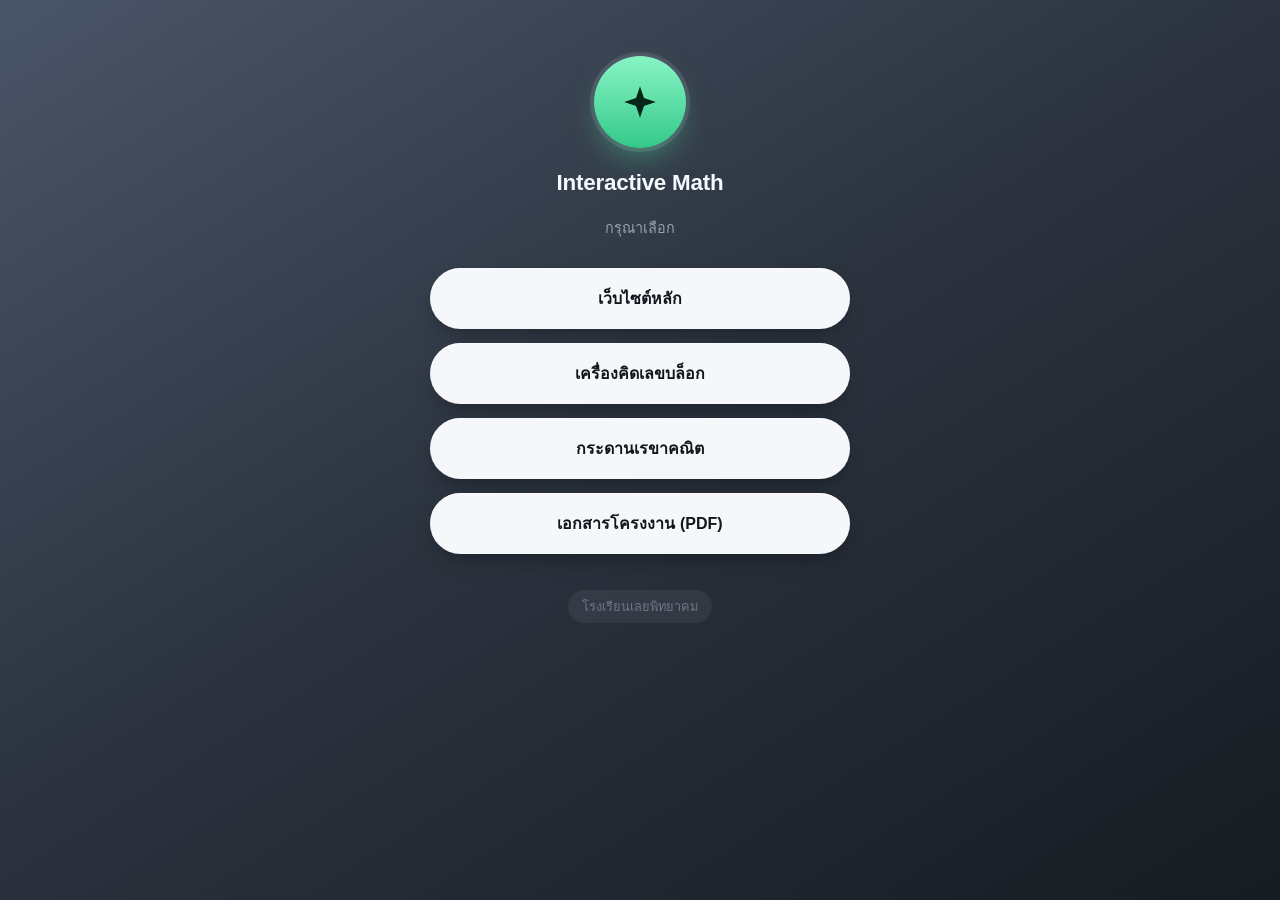
==== index.html @ 03666d6d "Drop the slide deck; land on the three tools and the report The deck duplicated what the site itself" ====
<!DOCTYPE html>
<html lang="th">
<head>
<meta charset="UTF-8">
<meta name="viewport" content="width=device-width, initial-scale=1.0">
<title>Interactive Math</title>
<style>
  *{box-sizing:border-box;margin:0;padding:0;}
  body{
    min-height:100vh;
    display:flex;flex-direction:column;align-items:center;
    gap:22px;
    padding:56px 20px 32px;
    background:linear-gradient(148deg,#4a5568 0%,#2c3440 46%,#171b22 100%);
    color:#f5f8fc;
    font-family:'Leelawadee UI','Noto Sans Thai','Segoe UI',sans-serif;
    text-align:center;
  }

  .avatar{
    width:92px;height:92px;border-radius:50%;
    display:flex;align-items:center;justify-content:center;
    background:linear-gradient(180deg,#88f4c5,#34c98a);
    box-shadow:0 0 0 4px rgba(255,255,255,.1), 0 14px 34px -10px rgba(78,227,160,.55);
  }
  .avatar svg{width:38px;height:38px;color:#08251a;}

  h1{font-size:1.4rem;font-weight:800;letter-spacing:-.01em;}
  .bio{color:#94a2b3;font-size:.9rem;max-width:32ch;line-height:1.5;margin-bottom:6px;}

  .links{
    display:flex;flex-direction:column;gap:14px;
    width:100%;max-width:420px;
  }
  .links a{
    display:flex;align-items:center;justify-content:center;gap:10px;
    padding:18px 22px;border-radius:100px;
    background:#f5f7fa;color:#12161c;
    text-decoration:none;font-weight:700;font-size:1rem;
    box-shadow:0 10px 24px -10px rgba(0,0,0,.45), inset 0 1px 0 rgba(255,255,255,.6);
    transition:transform .15s ease, box-shadow .15s ease;
    -webkit-tap-highlight-color:transparent;
  }
  .links a:hover{transform:translateY(-2px);box-shadow:0 16px 30px -10px rgba(0,0,0,.55), inset 0 1px 0 rgba(255,255,255,.7);}
  .links a:active{transform:scale(.97);}

  footer{
    margin-top:14px;
    display:inline-flex;align-items:center;gap:6px;
    color:#6b7785;font-size:.8rem;
    padding:6px 14px;border-radius:100px;
    background:rgba(255,255,255,.06);
  }
</style>
</head>
<body>

  <div class="avatar">
    <svg viewBox="0 0 24 24" fill="currentColor" aria-hidden="true"><path d="M12 2L14.5 9.5L22 12L14.5 14.5L12 22L9.5 14.5L2 12L9.5 9.5L12 2Z"/></svg>
  </div>
  <h1>Interactive Math</h1>
  <p class="bio">กรุณาเลือก</p>

  <nav class="links">
    <a href="หน้าเว็บ/index.html">เว็บไซต์หลัก</a>
    <a href="เครื่องคิดเลข/เครื่องคิดเลข-บล็อก_2.html">เครื่องคิดเลขบล็อก</a>
    <a href="เรขาคณิต/index.html">กระดานเรขาคณิต</a>
    <!-- เปิดแท็บใหม่ ให้ตัวอ่าน PDF ในตัวของเบราว์เซอร์จัดการ
         ทำงานทั้งตอนเปิดไฟล์ตรงๆ และบน GitHub Pages ไม่ต้องพึ่งไลบรารีอะไร -->
    <a href="โครงงานเว็บแอปแก้สมาการ.pdf" target="_blank" rel="noopener">เอกสารโครงงาน (PDF)</a>
  </nav>

  <footer> โรงเรียนเลยพิทยาคม</footer>

</body>
</html>
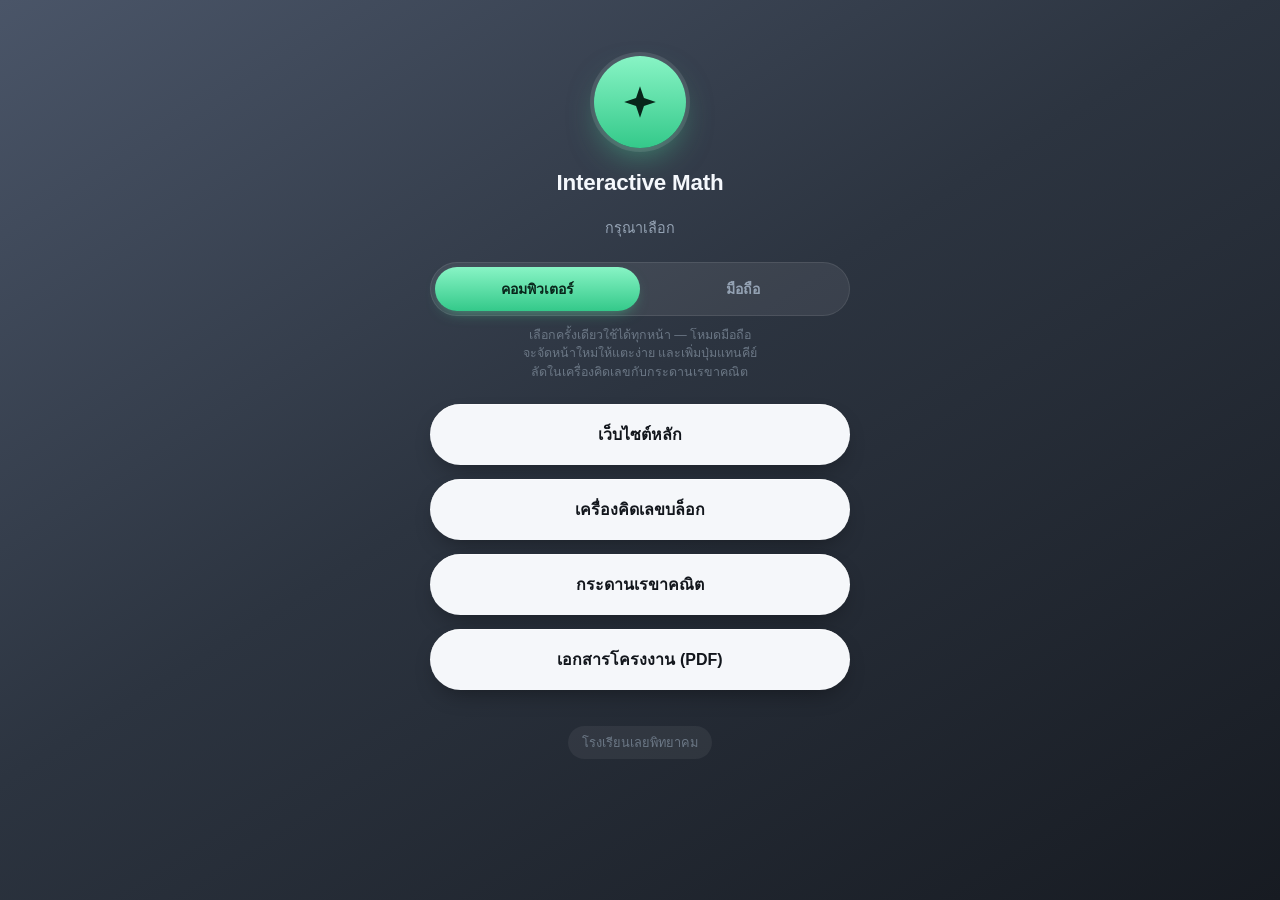
==== commit a88bf807: "Let the reader say whether they are on a computer or a phone The site guesses from the pointer and t" ====
--- a/index.html
+++ b/index.html
@@ -4,6 +4,12 @@
 <meta charset="UTF-8">
 <meta name="viewport" content="width=device-width, initial-scale=1.0">
 <title>Interactive Math</title>
+
+<!-- โหมดอุปกรณ์ — ต้องรันก่อน CSS โหลด ไม่งั้นปุ่มที่เลือกไว้จะกระพริบสลับข้างหนึ่งเฟรม
+     หน้านี้เป็นที่ที่ผู้ใช้ "เลือก" ส่วนหน้าอื่นแค่ "อ่าน" ค่าที่เลือกไว้
+     เดาจากอุปกรณ์ให้ก่อน เลือกทับได้ตลอด ข้อความชุดนี้เหมือนกันทุกหน้า -->
+<script>(function(){var d=null;try{d=localStorage.getItem('im-device');}catch(e){}if(d!=='mobile'&&d!=='desktop')d=(matchMedia('(pointer:coarse)').matches||innerWidth<=820)?'mobile':'desktop';document.documentElement.dataset.device=d;})();</script>
+
 <style>
   *{box-sizing:border-box;margin:0;padding:0;}
   body{
@@ -26,7 +32,48 @@
   .avatar svg{width:38px;height:38px;color:#08251a;}
 
   h1{font-size:1.4rem;font-weight:800;letter-spacing:-.01em;}
-  .bio{color:#94a2b3;font-size:.9rem;max-width:32ch;line-height:1.5;margin-bottom:6px;}
+  .bio{color:#94a2b3;font-size:.9rem;max-width:32ch;line-height:1.5;}
+
+  /* ---------- ตัวเลือกอุปกรณ์ ----------
+     เลือกที่นี่ที่เดียว แล้วทุกหน้าอ่านค่าเดียวกันจาก localStorage
+     โหมดคอม = ของเดิมทุกอย่าง โหมดมือถือ = เลย์เอาต์ใหม่ + ปุ่มแทนคีย์ลัด
+     ปุ่มสองอันนี้เลื่อนแถบเขียวไปมาแทนการเปลี่ยนสีทีละปุ่ม จะได้เห็นว่าเป็นสวิตช์
+     ไม่ใช่ลิงก์สองอัน */
+  .device{
+    position:relative;display:flex;
+    width:100%;max-width:420px;
+    padding:5px;border-radius:100px;
+    background:rgba(255,255,255,.07);
+    box-shadow:inset 0 0 0 1px rgba(255,255,255,.09);
+  }
+  /* แถบที่เลื่อน วางใต้ปุ่มทั้งสอง ตำแหน่งคุมด้วย data-device บน <html> ล้วนๆ
+     ไม่ต้องรอ JS ตั้งคลาสให้ทีหลัง */
+  .device::before{
+    content:'';position:absolute;z-index:0;
+    top:5px;bottom:5px;left:5px;width:calc(50% - 5px);
+    border-radius:100px;
+    background:linear-gradient(180deg,#88f4c5,#34c98a);
+    box-shadow:0 6px 16px -8px rgba(78,227,160,.7);
+    transition:transform .22s cubic-bezier(.4,0,.2,1);
+  }
+  :root[data-device="mobile"] .device::before{transform:translateX(100%);}
+  .device button{
+    position:relative;z-index:1;flex:1;
+    padding:11px 10px;border:0;background:none;
+    font:inherit;font-size:.88rem;font-weight:700;
+    color:#94a2b3;cursor:pointer;
+    border-radius:100px;
+    transition:color .22s ease;
+    -webkit-tap-highlight-color:transparent;
+  }
+  :root[data-device="desktop"] .device button[data-device="desktop"],
+  :root[data-device="mobile"]  .device button[data-device="mobile"]{color:#08251a;}
+  .device button:focus-visible{outline:2px solid #88f4c5;outline-offset:3px;}
+
+  .device-note{
+    color:#6b7785;font-size:.78rem;line-height:1.5;
+    max-width:34ch;margin-top:-12px;
+  }
 
   .links{
     display:flex;flex-direction:column;gap:14px;
@@ -41,7 +88,11 @@
     transition:transform .15s ease, box-shadow .15s ease;
     -webkit-tap-highlight-color:transparent;
   }
-  .links a:hover{transform:translateY(-2px);box-shadow:0 16px 30px -10px rgba(0,0,0,.55), inset 0 1px 0 rgba(255,255,255,.7);}
+  /* :hover ค้างหลังแตะบน iOS — เมาส์เท่านั้นที่ควรได้เอฟเฟกต์ยกขึ้น
+     :active ยังทำงานทั้งสองแบบ นิ้วจึงยังได้ผลตอบกลับตอนกด */
+  @media (hover:hover){
+    .links a:hover{transform:translateY(-2px);box-shadow:0 16px 30px -10px rgba(0,0,0,.55), inset 0 1px 0 rgba(255,255,255,.7);}
+  }
   .links a:active{transform:scale(.97);}
 
   footer{
@@ -61,6 +112,13 @@
   <h1>Interactive Math</h1>
   <p class="bio">กรุณาเลือก</p>
 
+  <div class="device" role="group" aria-label="เลือกอุปกรณ์ที่ใช้">
+    <button type="button" data-device="desktop">คอมพิวเตอร์</button>
+    <button type="button" data-device="mobile">มือถือ</button>
+  </div>
+  <p class="device-note">เลือกครั้งเดียวใช้ได้ทุกหน้า — โหมดมือถือจะจัดหน้าใหม่ให้แตะง่าย
+    และเพิ่มปุ่มแทนคีย์ลัดในเครื่องคิดเลขกับกระดานเรขาคณิต</p>
+
   <nav class="links">
     <a href="หน้าเว็บ/index.html">เว็บไซต์หลัก</a>
     <a href="เครื่องคิดเลข/เครื่องคิดเลข-บล็อก_2.html">เครื่องคิดเลขบล็อก</a>
@@ -72,5 +130,30 @@
 
   <footer> โรงเรียนเลยพิทยาคม</footer>
 
+<!-- หน้านี้ไม่โหลด assets/ อะไรเลยโดยตั้งใจ (เป็นหน้าเดียวจบ) จึงเขียน IM.setDevice
+     ฉบับย่อไว้ตรงนี้ ต่างจากของจริงใน หน้าเว็บ/assets/js/core.js ตรงที่ไม่ต้อง reload
+     เพราะหน้านี้ไม่มีโมดูลที่บูตตามโหมดไปแล้ว แค่เลื่อนแถบให้ตรงก็พอ -->
+<script>
+(function () {
+  var root = document.documentElement;
+
+  document.querySelector('.device').addEventListener('click', function (e) {
+    var btn = e.target.closest('button[data-device]');
+    if (!btn) return;
+    var next = btn.dataset.device;
+    root.dataset.device = next;
+    try { localStorage.setItem('im-device', next); } catch (err) {}
+    syncPressed();
+  });
+
+  function syncPressed() {
+    var now = root.dataset.device;
+    document.querySelectorAll('.device button').forEach(function (b) {
+      b.setAttribute('aria-pressed', String(b.dataset.device === now));
+    });
+  }
+  syncPressed();
+})();
+</script>
 </body>
 </html>
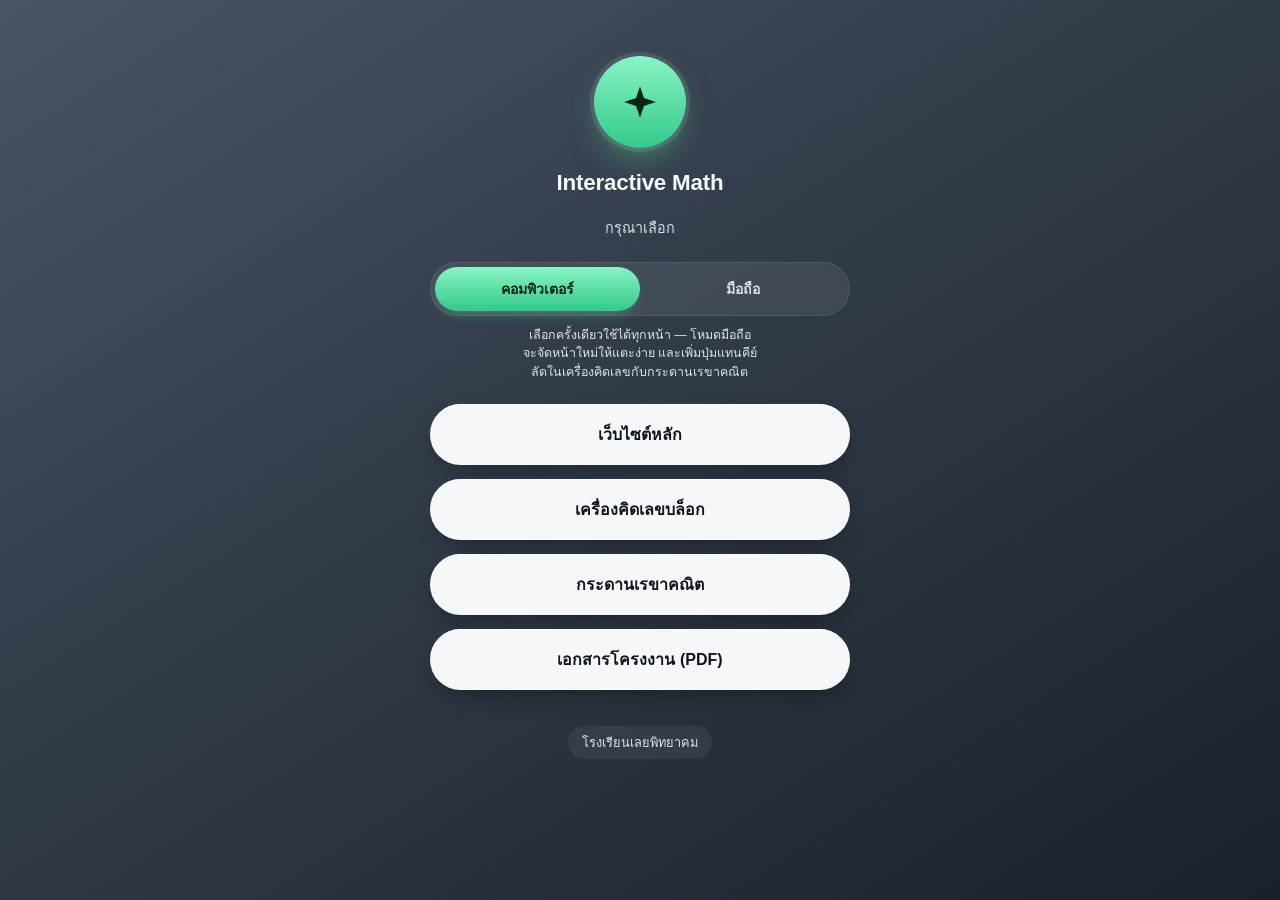
==== commit ecfe01a0: "Give the link page the project's own colours, and text that can be read This is the first page anyon" ====
--- a/index.html
+++ b/index.html
@@ -11,14 +11,52 @@
 <script>(function(){var d=null;try{d=localStorage.getItem('im-device');}catch(e){}if(d!=='mobile'&&d!=='desktop')d=(matchMedia('(pointer:coarse)').matches||innerWidth<=820)?'mobile':'desktop';document.documentElement.dataset.device=d;})();</script>
 
 <style>
+  /* ---------- สีประจำโปรเจกต์ ----------
+     ชื่อและค่าตรงกับ หน้าเว็บ/assets/css/tokens.css ทุกตัว แต่ต้องเขียนซ้ำที่นี่เพราะ
+     หน้านี้เป็นหน้าเดียวจบ ไม่โหลด assets/ (เหตุผลอยู่ท้ายไฟล์) — คัดมาเฉพาะที่ใช้จริง
+
+     ก่อนหน้านี้หน้านี้ hardcode สีไว้ 11 ค่า ซึ่ง "เกือบ" ตรงกับ token แต่ไม่ตรง
+     (พื้นหลังเพี้ยนไปทั้งสามหยุด) และสองค่าที่ใช้กับตัวหนังสือตกเกณฑ์ contrast
+     ดูคอมเมนต์ตรง --ink-soft/--ink-faint ข้างล่าง */
+  :root{
+    --bg-hi:#485464;          /* มุมสว่างของ gradient */
+    --bg:#313a47;
+    --bg-lo:#1b212a;          /* มุมเข้ม */
+
+    --ink:#f5f8fc;
+    /* สองตัวนี้คือที่แก้จริง ของเดิมเป็น #94a2b3 กับ #6b7785 ซึ่งวัด contrast เทียบกับ
+       มุมสว่างของ gradient (จุดที่แย่ที่สุด และเป็นที่ที่ข้อความพวกนี้วางอยู่พอดี) ได้
+       2.89 กับ 1.65 — ตกเกณฑ์ WCAG AA ที่ต้อง >= 4.5 ทั้งคู่ ทั้งที่เป็นข้อความจริง
+       ไม่ใช่ของประดับ (คำอธิบายโหมดอุปกรณ์ กับชื่อโรงเรียน)
+       ค่าใหม่เป็นของ tokens.css ตรงๆ วัดได้ 5.59 กับ 5.81
+
+       ชื่อ "faint" สว่างกว่า "soft" เล็กน้อยซึ่งดูสวนชื่อ — เป็นแบบนี้ใน tokens.css
+       อยู่แล้ว เพราะ --ink-faint ถูกดันให้สว่างขึ้นจนผ่าน AA (มีคอมเมนต์กำกับไว้ที่นั่น)
+       ผลคือสองตัวนี้สว่างใกล้กันมาก ลำดับความสำคัญของข้อความจึงมาจาก "ขนาด"
+       ไม่ใช่สี ซึ่งหน้านี้ต่างกันอยู่แล้ว (.bio .9rem / footer .8rem / note .78rem) */
+    --ink-soft:#d6dfea;
+    --ink-faint:#dbe3ec;
+
+    --green:#88f4c5;
+    /* ปลายเข้มของแถบเขียว กับหมึกที่เขียนทับบนเขียว ไม่มีใน tokens.css ทั้งคู่
+       แต่ #08251a เป็นค่าเดียวกับที่ เรขาคณิต/assets/css/geo.css ใช้เป็นหมึกบนพื้นเขียว
+       จึงถือว่าเป็นค่าประจำโปรเจกต์อยู่แล้ว แค่ยังไม่ถูกยกขึ้นเป็น token */
+    --green-2:#34c98a;
+    --on-green:#08251a;
+
+    /* การ์ดลิงก์เป็นพื้นสว่างบนหน้ามืด ใช้คู่สีของธีมสว่างจาก tokens.css */
+    --card:#f5f7f9;
+    --card-ink:#12161c;
+  }
+
   *{box-sizing:border-box;margin:0;padding:0;}
   body{
     min-height:100vh;
     display:flex;flex-direction:column;align-items:center;
     gap:22px;
     padding:56px 20px 32px;
-    background:linear-gradient(148deg,#4a5568 0%,#2c3440 46%,#171b22 100%);
-    color:#f5f8fc;
+    background:linear-gradient(148deg,var(--bg-hi) 0%,var(--bg) 46%,var(--bg-lo) 100%);
+    color:var(--ink);
     font-family:'Leelawadee UI','Noto Sans Thai','Segoe UI',sans-serif;
     text-align:center;
   }
@@ -26,13 +64,13 @@
   .avatar{
     width:92px;height:92px;border-radius:50%;
     display:flex;align-items:center;justify-content:center;
-    background:linear-gradient(180deg,#88f4c5,#34c98a);
+    background:linear-gradient(180deg,var(--green),var(--green-2));
     box-shadow:0 0 0 4px rgba(255,255,255,.1), 0 14px 34px -10px rgba(78,227,160,.55);
   }
-  .avatar svg{width:38px;height:38px;color:#08251a;}
+  .avatar svg{width:38px;height:38px;color:var(--on-green);}
 
   h1{font-size:1.4rem;font-weight:800;letter-spacing:-.01em;}
-  .bio{color:#94a2b3;font-size:.9rem;max-width:32ch;line-height:1.5;}
+  .bio{color:var(--ink-soft);font-size:.9rem;max-width:32ch;line-height:1.5;}
 
   /* ---------- ตัวเลือกอุปกรณ์ ----------
      เลือกที่นี่ที่เดียว แล้วทุกหน้าอ่านค่าเดียวกันจาก localStorage
@@ -52,7 +90,7 @@
     content:'';position:absolute;z-index:0;
     top:5px;bottom:5px;left:5px;width:calc(50% - 5px);
     border-radius:100px;
-    background:linear-gradient(180deg,#88f4c5,#34c98a);
+    background:linear-gradient(180deg,var(--green),var(--green-2));
     box-shadow:0 6px 16px -8px rgba(78,227,160,.7);
     transition:transform .22s cubic-bezier(.4,0,.2,1);
   }
@@ -61,17 +99,17 @@
     position:relative;z-index:1;flex:1;
     padding:11px 10px;border:0;background:none;
     font:inherit;font-size:.88rem;font-weight:700;
-    color:#94a2b3;cursor:pointer;
+    color:var(--ink-soft);cursor:pointer;
     border-radius:100px;
     transition:color .22s ease;
     -webkit-tap-highlight-color:transparent;
   }
   :root[data-device="desktop"] .device button[data-device="desktop"],
-  :root[data-device="mobile"]  .device button[data-device="mobile"]{color:#08251a;}
-  .device button:focus-visible{outline:2px solid #88f4c5;outline-offset:3px;}
+  :root[data-device="mobile"]  .device button[data-device="mobile"]{color:var(--on-green);}
+  .device button:focus-visible{outline:2px solid var(--green);outline-offset:3px;}
 
   .device-note{
-    color:#6b7785;font-size:.78rem;line-height:1.5;
+    color:var(--ink-faint);font-size:.78rem;line-height:1.5;
     max-width:34ch;margin-top:-12px;
   }
 
@@ -82,7 +120,7 @@
   .links a{
     display:flex;align-items:center;justify-content:center;gap:10px;
     padding:18px 22px;border-radius:100px;
-    background:#f5f7fa;color:#12161c;
+    background:var(--card);color:var(--card-ink);
     text-decoration:none;font-weight:700;font-size:1rem;
     box-shadow:0 10px 24px -10px rgba(0,0,0,.45), inset 0 1px 0 rgba(255,255,255,.6);
     transition:transform .15s ease, box-shadow .15s ease;
@@ -98,7 +136,7 @@
   footer{
     margin-top:14px;
     display:inline-flex;align-items:center;gap:6px;
-    color:#6b7785;font-size:.8rem;
+    color:var(--ink-faint);font-size:.8rem;
     padding:6px 14px;border-radius:100px;
     background:rgba(255,255,255,.06);
   }
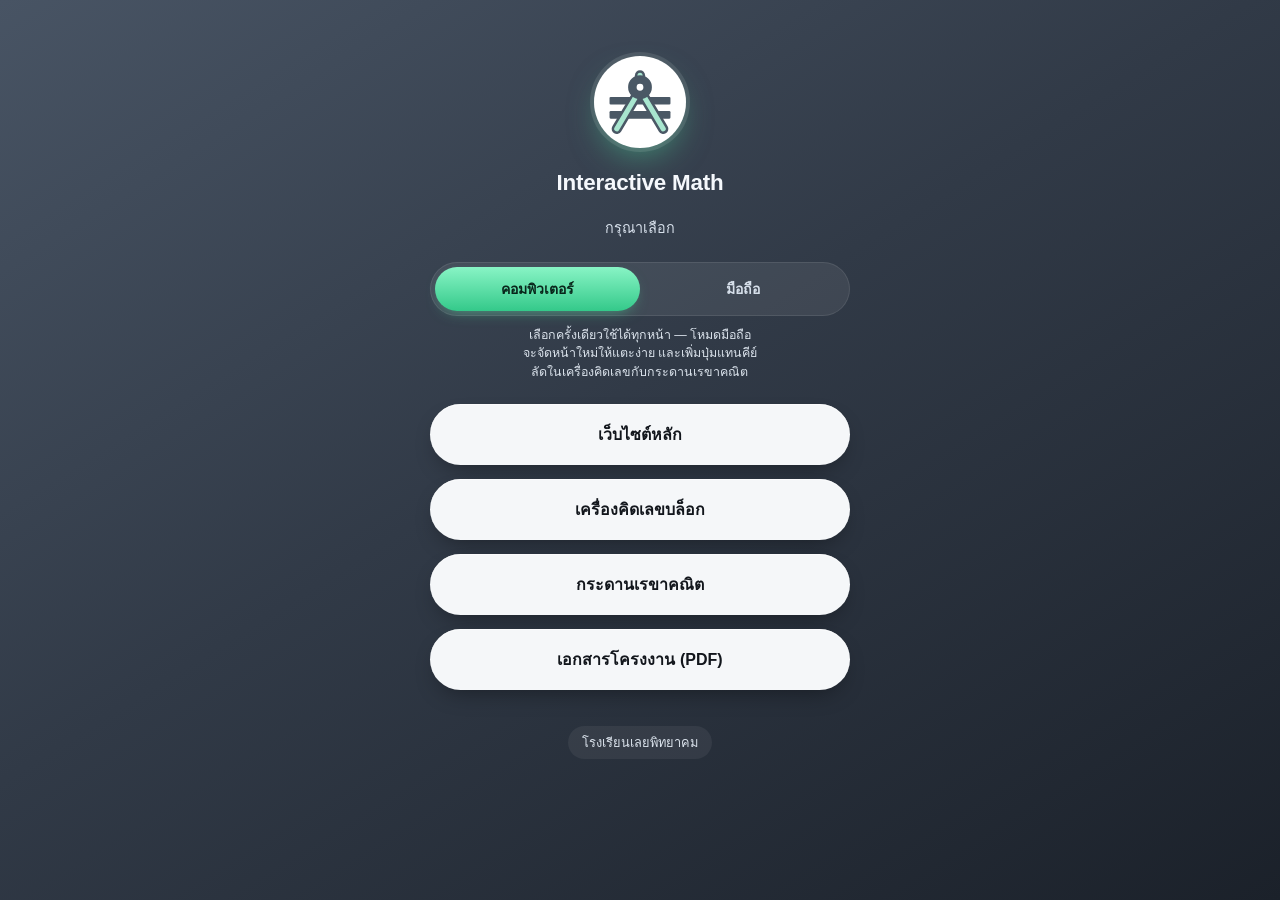
==== commit 4a96896d: "Give the three pages one logo instead of three icons A compass drawn over an equals sign, from the s" ====
--- a/index.html
+++ b/index.html
@@ -61,13 +61,15 @@
     text-align:center;
   }
 
+  /* พื้นขาวเพราะโลโก้ถือสีของตัวเองมาแล้ว (มิ้นต์กับหมึกเข้ม) วางบนพื้นเขียวเดิมมิ้นต์จะจมหาย
+     เงาเรืองเขียวยังอยู่ — เป็นตัวเดียวที่โยงวงกลมขาวนี้เข้ากับมิ้นต์ในโลโก้ */
   .avatar{
     width:92px;height:92px;border-radius:50%;
     display:flex;align-items:center;justify-content:center;
-    background:linear-gradient(180deg,var(--green),var(--green-2));
+    background:#ffffff;
     box-shadow:0 0 0 4px rgba(255,255,255,.1), 0 14px 34px -10px rgba(78,227,160,.55);
   }
-  .avatar svg{width:38px;height:38px;color:var(--on-green);}
+  .avatar svg{width:68px;height:68px;}
 
   h1{font-size:1.4rem;font-weight:800;letter-spacing:-.01em;}
   .bio{color:var(--ink-soft);font-size:.9rem;max-width:32ch;line-height:1.5;}
@@ -144,8 +146,30 @@
 </head>
 <body>
 
+  <!-- โลโก้ประจำโปรเจกต์ — วงเวียนซ้อนอยู่บนเครื่องหมายเท่ากับ อ่านได้สองชั้น:
+       วงเวียนคือหมวดเรขาคณิต ขีดขนานสองเส้นคือหมวดสมการ ซึ่งเป็นสองหมวดของเว็บพอดี
+
+       ลำดับการวาดสำคัญ: แถบอยู่หลังสุด แล้วขากับด้ามจับวาดสองชั้น (เส้นขอบเข้มก่อน
+       แล้วทับด้วยแกนมิ้นต์) ปิดท้ายด้วยวงบานพับที่ทึบ จึงคลุมโคนขาที่บรรจบกันพอดี
+       เส้นขอบเข้มไม่ใช่ของประดับ — มิ้นต์บนพื้นขาวมี contrast ราว 1.3 มองแทบไม่เห็น
+       รูปทรงทั้งหมดถูกนิยามด้วยเส้นขอบ ถ้าถอดออกโลโก้จะหายไปครึ่งหนึ่ง
+
+       สีเป็นค่าคงที่ ไม่ผูกกับ token ธีม เพราะโลโก้ต้องหน้าตาเดียวกันทุกธีม
+       (--green พลิกเป็นเขียวเข้มในธีมสว่าง ถ้าผูกไว้โลโก้จะเปลี่ยนสีตามซึ่งไม่ใช่โลโก้) -->
   <div class="avatar">
-    <svg viewBox="0 0 24 24" fill="currentColor" aria-hidden="true"><path d="M12 2L14.5 9.5L22 12L14.5 14.5L12 22L9.5 14.5L2 12L9.5 9.5L12 2Z"/></svg>
+    <svg viewBox="0 0 48 48" fill="none" aria-hidden="true">
+      <rect x="2.5" y="20.4" width="43" height="5.4" rx=".8" fill="#4a5865"/>
+      <rect x="2.5" y="30.4" width="43" height="5.4" rx=".8" fill="#4a5865"/>
+      <g stroke-linecap="round">
+        <g stroke="#4a5865" stroke-width="7.2">
+          <path d="M24 5.2v4.4"/><path d="M22.2 18.4 7.6 43"/><path d="M25.8 18.4 40.4 43"/>
+        </g>
+        <g stroke="#a8e6cf" stroke-width="3.6">
+          <path d="M24 5.2v4.4"/><path d="M22.2 18.4 7.6 43"/><path d="M25.8 18.4 40.4 43"/>
+        </g>
+      </g>
+      <circle cx="24" cy="13.6" r="5.4" fill="#ffffff" stroke="#4a5865" stroke-width="6"/>
+    </svg>
   </div>
   <h1>Interactive Math</h1>
   <p class="bio">กรุณาเลือก</p>
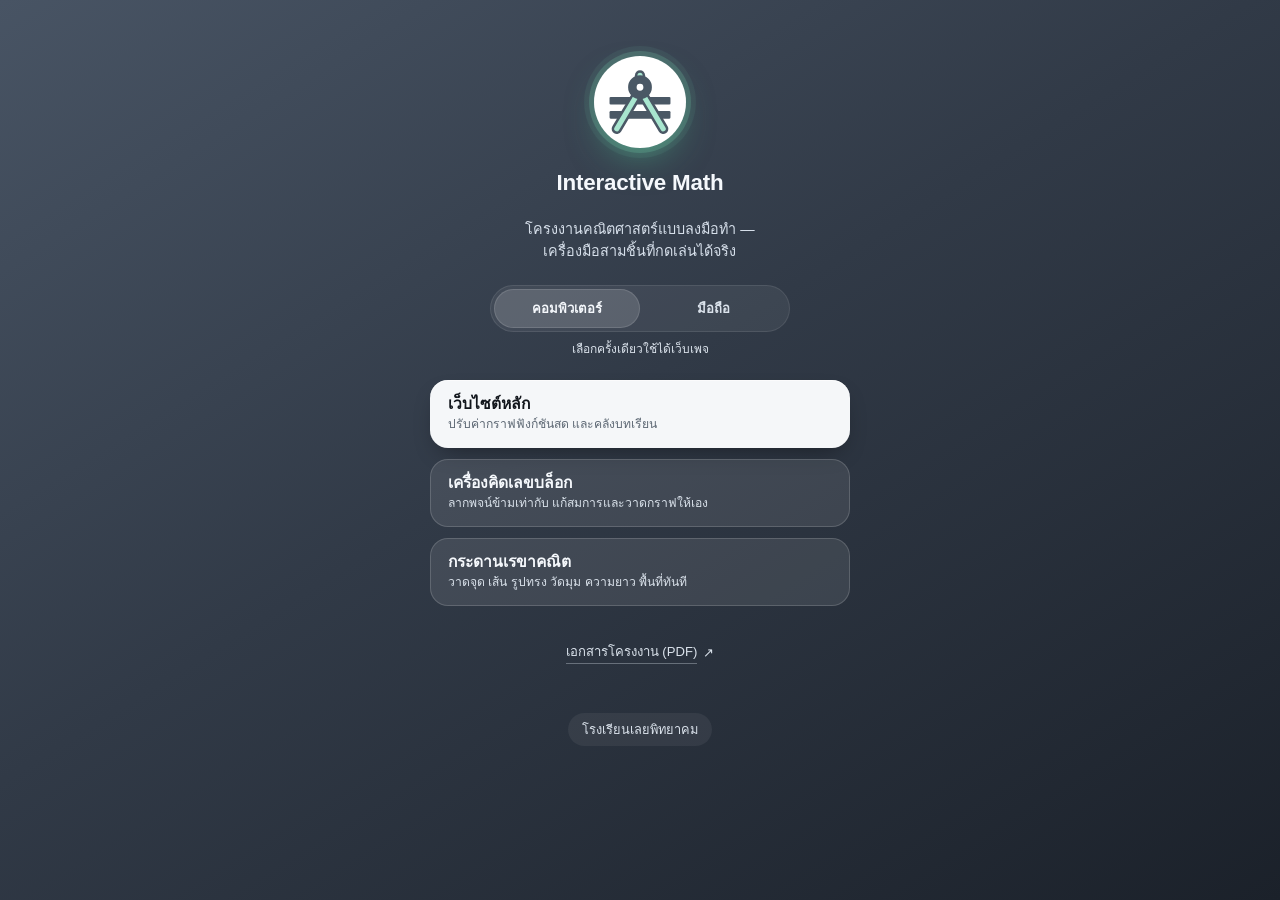
==== commit 8ec96eaa: "Rank the link page so the eye lands on the tools first The loudest thing on the page was the setting" ====
--- a/index.html
+++ b/index.html
@@ -37,16 +37,15 @@
     --ink-soft:#d6dfea;
     --ink-faint:#dbe3ec;
 
+    /* เขียวเหลือหน้าที่สองอย่าง: รัศมีรอบโลโก้ กับวงแหวนโฟกัส
+       เดิมมี --green-2 กับ --on-green คู่กันไว้ทำไล่เฉดของแถบเลือกอุปกรณ์ พอแถบนั้น
+       ถอดสีเขียวออก (เหตุผลอยู่ที่ .device ข้างล่าง) ทั้งคู่ก็ไม่มีใครใช้ จึงลบทิ้ง */
     --green:#88f4c5;
-    /* ปลายเข้มของแถบเขียว กับหมึกที่เขียนทับบนเขียว ไม่มีใน tokens.css ทั้งคู่
-       แต่ #08251a เป็นค่าเดียวกับที่ เรขาคณิต/assets/css/geo.css ใช้เป็นหมึกบนพื้นเขียว
-       จึงถือว่าเป็นค่าประจำโปรเจกต์อยู่แล้ว แค่ยังไม่ถูกยกขึ้นเป็น token */
-    --green-2:#34c98a;
-    --on-green:#08251a;
-
-    /* การ์ดลิงก์เป็นพื้นสว่างบนหน้ามืด ใช้คู่สีของธีมสว่างจาก tokens.css */
+
+    /* การ์ดลิงก์หลักเป็นพื้นสว่างบนหน้ามืด ใช้คู่สีของธีมสว่างจาก tokens.css */
     --card:#f5f7f9;
     --card-ink:#12161c;
+    --card-ink-soft:#5c6773;      /* คำอธิบายบนการ์ดขาว — ค่าเดียวกับ --ink-faint ธีมสว่าง */
   }
 
   *{box-sizing:border-box;margin:0;padding:0;}
@@ -62,78 +61,135 @@
   }
 
   /* พื้นขาวเพราะโลโก้ถือสีของตัวเองมาแล้ว (มิ้นต์กับหมึกเข้ม) วางบนพื้นเขียวเดิมมิ้นต์จะจมหาย
-     เงาเรืองเขียวยังอยู่ — เป็นตัวเดียวที่โยงวงกลมขาวนี้เข้ากับมิ้นต์ในโลโก้ */
+
+     รัศมีเขียวชั้นในเป็นของใหม่ ไม่ใช่ของประดับ: พอลิงก์ข้างล่างเหลือการ์ดขาวใบเดียว
+     (ที่เหลือเป็นกระจก) วงกลมขาวนี้กับการ์ดนั้นจะเป็นของขาวสองชิ้นบนหน้า รัศมีเขียว
+     คือสิ่งที่แยกโลโก้ออกมาเป็นตัวนำสายตา ไม่ให้อ่านเป็นแค่การ์ดอีกใบที่บังเอิญกลม */
   .avatar{
     width:92px;height:92px;border-radius:50%;
     display:flex;align-items:center;justify-content:center;
     background:#ffffff;
-    box-shadow:0 0 0 4px rgba(255,255,255,.1), 0 14px 34px -10px rgba(78,227,160,.55);
+    box-shadow:0 0 0 5px rgba(136,244,197,.16),
+               0 0 0 10px rgba(136,244,197,.06),
+               0 16px 38px -12px rgba(78,227,160,.5);
   }
   .avatar svg{width:68px;height:68px;}
 
   h1{font-size:1.4rem;font-weight:800;letter-spacing:-.01em;}
-  .bio{color:var(--ink-soft);font-size:.9rem;max-width:32ch;line-height:1.5;}
+  /* บอกว่าเว็บนี้คืออะไร ไม่ใช่สั่งให้ทำอะไร — คนที่กดลิงก์ที่แชร์ต่อกันมาถึงจะรู้ว่ามาถึงอะไร */
+  .bio{color:var(--ink-soft);font-size:.9rem;max-width:34ch;line-height:1.55;}
 
   /* ---------- ตัวเลือกอุปกรณ์ ----------
      เลือกที่นี่ที่เดียว แล้วทุกหน้าอ่านค่าเดียวกันจาก localStorage
      โหมดคอม = ของเดิมทุกอย่าง โหมดมือถือ = เลย์เอาต์ใหม่ + ปุ่มแทนคีย์ลัด
      ปุ่มสองอันนี้เลื่อนแถบเขียวไปมาแทนการเปลี่ยนสีทีละปุ่ม จะได้เห็นว่าเป็นสวิตช์
      ไม่ใช่ลิงก์สองอัน */
+  /* แคบกว่าลิงก์ข้างล่างโดยตั้งใจ และไม่มีสีจัดแล้ว
+
+     เดิมแถบที่เลื่อนเป็นไล่เฉดเขียว ซึ่งเป็นของชิ้นเดียวบนหน้าที่มีสีอิ่ม ผลคือสายตาไปหยุด
+     ที่ "สวิตช์ตั้งค่า" ก่อนของสี่อย่างที่คนเข้ามาเพื่อจะกด ลำดับกลับหัว
+     ตอนนี้เป็นฟิล์มขาวจางแทน ยังเห็นชัดว่าเลือกอะไรอยู่ แต่ไม่แย่งความสนใจ
+     ตำแหน่งยังอยู่เหนือลิงก์เหมือนเดิม เพราะโหมดอุปกรณ์มีผลกับเครื่องมือทุกตัว
+     ควรเลือกก่อนกดเข้าไปใช้ — ย้ายที่ไม่ใช่ทางแก้ ลดความดังต่างหาก */
   .device{
     position:relative;display:flex;
-    width:100%;max-width:420px;
-    padding:5px;border-radius:100px;
-    background:rgba(255,255,255,.07);
+    width:100%;max-width:300px;
+    padding:4px;border-radius:100px;
+    background:rgba(255,255,255,.06);
     box-shadow:inset 0 0 0 1px rgba(255,255,255,.09);
   }
   /* แถบที่เลื่อน วางใต้ปุ่มทั้งสอง ตำแหน่งคุมด้วย data-device บน <html> ล้วนๆ
      ไม่ต้องรอ JS ตั้งคลาสให้ทีหลัง */
   .device::before{
     content:'';position:absolute;z-index:0;
-    top:5px;bottom:5px;left:5px;width:calc(50% - 5px);
+    top:4px;bottom:4px;left:4px;width:calc(50% - 4px);
     border-radius:100px;
-    background:linear-gradient(180deg,var(--green),var(--green-2));
-    box-shadow:0 6px 16px -8px rgba(78,227,160,.7);
+    background:rgba(255,255,255,.14);
+    box-shadow:inset 0 0 0 1px rgba(255,255,255,.12);
     transition:transform .22s cubic-bezier(.4,0,.2,1);
   }
   :root[data-device="mobile"] .device::before{transform:translateX(100%);}
   .device button{
     position:relative;z-index:1;flex:1;
-    padding:11px 10px;border:0;background:none;
-    font:inherit;font-size:.88rem;font-weight:700;
-    color:var(--ink-soft);cursor:pointer;
+    padding:9px 10px;border:0;background:none;
+    font:inherit;font-size:.82rem;font-weight:700;
+    color:var(--ink-faint);cursor:pointer;
     border-radius:100px;
     transition:color .22s ease;
     -webkit-tap-highlight-color:transparent;
   }
   :root[data-device="desktop"] .device button[data-device="desktop"],
-  :root[data-device="mobile"]  .device button[data-device="mobile"]{color:var(--on-green);}
+  :root[data-device="mobile"]  .device button[data-device="mobile"]{color:var(--ink);}
   .device button:focus-visible{outline:2px solid var(--green);outline-offset:3px;}
 
   .device-note{
-    color:var(--ink-faint);font-size:.78rem;line-height:1.5;
-    max-width:34ch;margin-top:-12px;
-  }
-
+    color:var(--ink-faint);font-size:.75rem;line-height:1.5;
+    max-width:34ch;margin-top:-14px;
+  }
+
+  /* ---------- ลิงก์เครื่องมือ ----------
+     ของเดิมเป็นแคปซูลขาวสี่อันเหมือนกันเป๊ะ ทั้งที่ปลายทางต่างกันมาก ไม่มีอะไรช่วยให้เลือกถูก
+     ตอนนี้แยกเป็นสามชั้น: เว็บหลักเป็นการ์ดขาวทึบ (ทางเข้าหลัก) เครื่องมือสองตัวเป็นกระจก
+     ส่วนเอกสาร PDF ลงไปเป็นลิงก์ข้อความ เพราะเป็นของอ่าน ไม่ใช่ของเล่น ไม่ควรหนักเท่ากัน
+
+     ชิดซ้ายไม่ใช่กลาง เพราะมีสองบรรทัด — ข้อความสองบรรทัดที่จัดกลางทั้งคู่อ่านยากกว่า
+     และขอบซ้ายที่ตรงกันช่วยให้กวาดตาลงมาเทียบสามอันได้เร็ว */
   .links{
-    display:flex;flex-direction:column;gap:14px;
+    display:flex;flex-direction:column;gap:11px;
     width:100%;max-width:420px;
   }
   .links a{
-    display:flex;align-items:center;justify-content:center;gap:10px;
-    padding:18px 22px;border-radius:100px;
+    display:block;text-align:left;
+    padding:14px 18px;border-radius:18px;
+    text-decoration:none;
+    transition:transform .15s ease, box-shadow .15s ease, background .15s ease;
+    -webkit-tap-highlight-color:transparent;
+  }
+  .links .t{display:block;font-weight:700;font-size:.98rem;line-height:1.3;}
+  .links .d{display:block;font-size:.76rem;line-height:1.45;margin-top:2px;}
+
+  /* ทางเข้าหลัก — ขาวทึบชิ้นเดียวในกลุ่ม จึงอ่านเป็น "เริ่มที่นี่" โดยไม่ต้องเขียนว่าเริ่มที่นี่ */
+  .links .primary{
     background:var(--card);color:var(--card-ink);
-    text-decoration:none;font-weight:700;font-size:1rem;
     box-shadow:0 10px 24px -10px rgba(0,0,0,.45), inset 0 1px 0 rgba(255,255,255,.6);
-    transition:transform .15s ease, box-shadow .15s ease;
-    -webkit-tap-highlight-color:transparent;
-  }
+  }
+  .links .primary .d{color:var(--card-ink-soft);}
+
+  .links .glass{
+    background:rgba(255,255,255,.09);color:var(--ink);
+    box-shadow:inset 0 0 0 1px rgba(255,255,255,.16);
+  }
+  .links .glass .d{color:var(--ink-faint);}
+
   /* :hover ค้างหลังแตะบน iOS — เมาส์เท่านั้นที่ควรได้เอฟเฟกต์ยกขึ้น
      :active ยังทำงานทั้งสองแบบ นิ้วจึงยังได้ผลตอบกลับตอนกด */
   @media (hover:hover){
-    .links a:hover{transform:translateY(-2px);box-shadow:0 16px 30px -10px rgba(0,0,0,.55), inset 0 1px 0 rgba(255,255,255,.7);}
-  }
-  .links a:active{transform:scale(.97);}
+    .links .primary:hover{transform:translateY(-2px);box-shadow:0 16px 30px -10px rgba(0,0,0,.55), inset 0 1px 0 rgba(255,255,255,.7);}
+    .links .glass:hover{transform:translateY(-2px);background:rgba(255,255,255,.14);}
+    .doc-link:hover{color:var(--ink);}
+    .doc-link:hover .u{border-bottom-color:var(--ink);}
+  }
+  .links a:active{transform:scale(.98);}
+  .links a:focus-visible,
+  .doc-link:focus-visible{outline:2px solid var(--green);outline-offset:3px;}
+
+  /* เอกสารโครงงาน — ลิงก์ข้อความ ไม่ใช่การ์ด ↗ บอกว่าเปิดแท็บใหม่ก่อนกด
+
+     padding ทำให้พื้นที่กดสูง 45px ตามเกณฑ์เป้าแตะที่โปรเจกต์ยึดไว้ทุกที่ ตัวข้อความเองสูงแค่
+     19px ซึ่งนิ้วกดพลาดง่าย เส้นใต้จึงย้ายไปอยู่ที่ span ข้างใน ไม่งั้นมันจะถูก padding
+     ดันห่างจากตัวหนังสือจนดูเหมือนเส้นลอยๆ ไม่ใช่เส้นใต้ */
+  .doc-link{
+    display:inline-flex;align-items:center;gap:6px;
+    color:var(--ink-faint);font-size:.82rem;text-decoration:none;
+    padding:13px 12px;
+    transition:color .15s ease;
+    -webkit-tap-highlight-color:transparent;
+  }
+  .doc-link .u{
+    border-bottom:1px solid rgba(219,227,236,.35);
+    padding-bottom:1px;
+    transition:border-color .15s ease;
+  }
 
   footer{
     margin-top:14px;
@@ -172,23 +228,38 @@
     </svg>
   </div>
   <h1>Interactive Math</h1>
-  <p class="bio">กรุณาเลือก</p>
+  <p class="bio">โครงงานคณิตศาสตร์แบบลงมือทำ — เครื่องมือสามชิ้นที่กดเล่นได้จริง</p>
 
   <div class="device" role="group" aria-label="เลือกอุปกรณ์ที่ใช้">
     <button type="button" data-device="desktop">คอมพิวเตอร์</button>
     <button type="button" data-device="mobile">มือถือ</button>
   </div>
-  <p class="device-note">เลือกครั้งเดียวใช้ได้ทุกหน้า — โหมดมือถือจะจัดหน้าใหม่ให้แตะง่าย
-    และเพิ่มปุ่มแทนคีย์ลัดในเครื่องคิดเลขกับกระดานเรขาคณิต</p>
-
+  <p class="device-note">เลือกครั้งเดียวใช้ได้เว็บเพจ</p>
+
+  <!-- คำอธิบายใต้ชื่อแต่ละอันสรุปมาจากตาราง "ส่วนประกอบ" ใน README ให้ตรงกัน
+       จะได้ไม่มีสองที่ที่บอกไม่เหมือนกันเวลาแก้ทีหลัง -->
   <nav class="links">
-    <a href="หน้าเว็บ/index.html">เว็บไซต์หลัก</a>
-    <a href="เครื่องคิดเลข/เครื่องคิดเลข-บล็อก_2.html">เครื่องคิดเลขบล็อก</a>
-    <a href="เรขาคณิต/index.html">กระดานเรขาคณิต</a>
-    <!-- เปิดแท็บใหม่ ให้ตัวอ่าน PDF ในตัวของเบราว์เซอร์จัดการ
-         ทำงานทั้งตอนเปิดไฟล์ตรงๆ และบน GitHub Pages ไม่ต้องพึ่งไลบรารีอะไร -->
-    <a href="โครงงานเว็บแอปแก้สมาการ.pdf" target="_blank" rel="noopener">เอกสารโครงงาน (PDF)</a>
+    <a class="primary" href="หน้าเว็บ/index.html">
+      <span class="t">เว็บไซต์หลัก</span>
+      <span class="d">ปรับค่ากราฟฟังก์ชันสด และคลังบทเรียน</span>
+    </a>
+    <a class="glass" href="เครื่องคิดเลข/เครื่องคิดเลข-บล็อก_2.html">
+      <span class="t">เครื่องคิดเลขบล็อก</span>
+      <span class="d">ลากพจน์ข้ามเท่ากับ แก้สมการและวาดกราฟให้เอง</span>
+    </a>
+    <a class="glass" href="เรขาคณิต/index.html">
+      <span class="t">กระดานเรขาคณิต</span>
+      <span class="d">วาดจุด เส้น รูปทรง วัดมุม ความยาว พื้นที่ทันที</span>
+    </a>
   </nav>
+
+  <!-- เปิดแท็บใหม่ ให้ตัวอ่าน PDF ในตัวของเบราว์เซอร์จัดการ
+       ทำงานทั้งตอนเปิดไฟล์ตรงๆ และบน GitHub Pages ไม่ต้องพึ่งไลบรารีอะไร
+       ย้ายออกจาก <nav class="links"> เพราะไม่ใช่เครื่องมือ เป็นเอกสารประกอบ -->
+  <a class="doc-link" href="โครงงานเว็บแอปแก้สมาการ.pdf" target="_blank" rel="noopener">
+    <span class="u">เอกสารโครงงาน (PDF)</span>
+    <span aria-hidden="true">↗</span>
+  </a>
 
   <footer> โรงเรียนเลยพิทยาคม</footer>
 
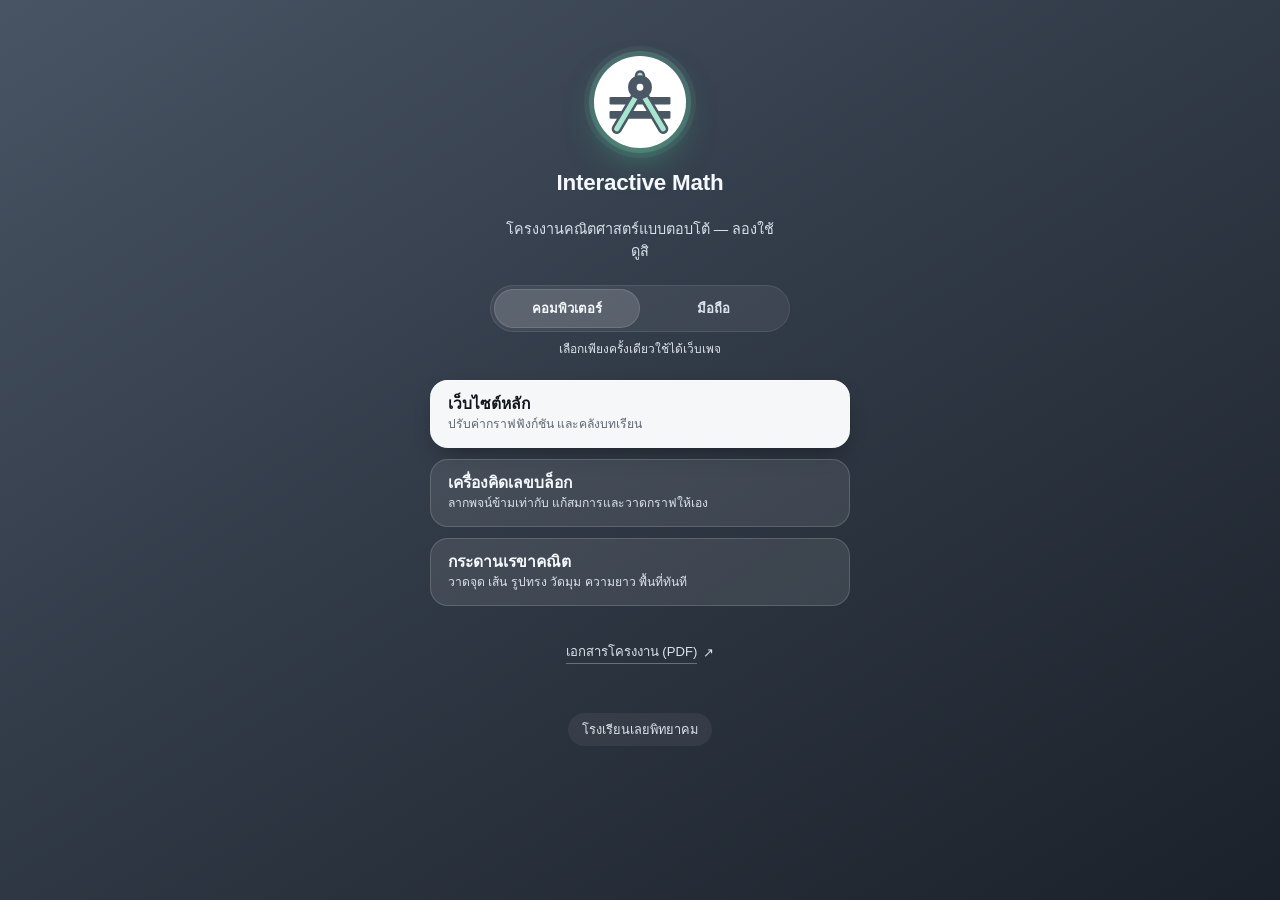
==== commit a0c0159e: "Reword the link page's own copy Author's wording: the page calls itself แบบตอบโต้ rather than แบบลงม" ====
--- a/index.html
+++ b/index.html
@@ -4,6 +4,23 @@
 <meta charset="UTF-8">
 <meta name="viewport" content="width=device-width, initial-scale=1.0">
 <title>Interactive Math</title>
+
+<!-- ============================================
+     ไอคอนแท็บ + ภาพตอนแชร์ลิงก์
+
+     og:image ต้องเป็น URL เต็มเสมอ ตัวขูดข้อมูลของ LINE/Facebook อ่าน path แบบสัมพัทธ์
+     ไม่ออก มันไม่ได้เปิดหน้าเว็บเหมือนเบราว์เซอร์ แค่ดึง HTML มาอ่าน <head> อย่างเดียว
+     ที่อยู่นี้จึงผูกกับ GitHub Pages ถ้าย้ายโฮสต์ต้องแก้ทั้งสี่หน้า
+     ============================================ -->
+<link rel="icon" href="assets/favicon.svg" type="image/svg+xml">
+<link rel="apple-touch-icon" href="assets/apple-touch-icon.png">
+<meta name="description" content="โครงงานคณิตศาสตร์แบบลงมือทำ — เว็บเรียนรู้ เครื่องคิดเลขบล็อกที่ลากพจน์ข้ามเท่ากับได้ และกระดานเรขาคณิตที่วัดมุมและพื้นที่ให้ทันที">
+<meta property="og:type" content="website">
+<meta property="og:title" content="Interactive Math">
+<meta property="og:description" content="โครงงานคณิตศาสตร์แบบลงมือทำ — เครื่องมือสามชิ้นที่กดเล่นได้จริง">
+<meta property="og:image" content="https://lpk37943-cyber.github.io/interactive-math/assets/og-image.jpg">
+<meta property="og:url" content="https://lpk37943-cyber.github.io/interactive-math/">
+<meta name="twitter:card" content="summary_large_image">
 
 <!-- โหมดอุปกรณ์ — ต้องรันก่อน CSS โหลด ไม่งั้นปุ่มที่เลือกไว้จะกระพริบสลับข้างหนึ่งเฟรม
      หน้านี้เป็นที่ที่ผู้ใช้ "เลือก" ส่วนหน้าอื่นแค่ "อ่าน" ค่าที่เลือกไว้
@@ -228,20 +245,20 @@
     </svg>
   </div>
   <h1>Interactive Math</h1>
-  <p class="bio">โครงงานคณิตศาสตร์แบบลงมือทำ — เครื่องมือสามชิ้นที่กดเล่นได้จริง</p>
+  <p class="bio">โครงงานคณิตศาสตร์แบบตอบโต้ — ลองใช้ดูสิ</p>
 
   <div class="device" role="group" aria-label="เลือกอุปกรณ์ที่ใช้">
     <button type="button" data-device="desktop">คอมพิวเตอร์</button>
     <button type="button" data-device="mobile">มือถือ</button>
   </div>
-  <p class="device-note">เลือกครั้งเดียวใช้ได้เว็บเพจ</p>
+  <p class="device-note">เลือกเพียงครั้งเดียวใช้ได้เว็บเพจ</p>
 
   <!-- คำอธิบายใต้ชื่อแต่ละอันสรุปมาจากตาราง "ส่วนประกอบ" ใน README ให้ตรงกัน
        จะได้ไม่มีสองที่ที่บอกไม่เหมือนกันเวลาแก้ทีหลัง -->
   <nav class="links">
     <a class="primary" href="หน้าเว็บ/index.html">
       <span class="t">เว็บไซต์หลัก</span>
-      <span class="d">ปรับค่ากราฟฟังก์ชันสด และคลังบทเรียน</span>
+      <span class="d">ปรับค่ากราฟฟังก์ชัน และคลังบทเรียน</span>
     </a>
     <a class="glass" href="เครื่องคิดเลข/เครื่องคิดเลข-บล็อก_2.html">
       <span class="t">เครื่องคิดเลขบล็อก</span>
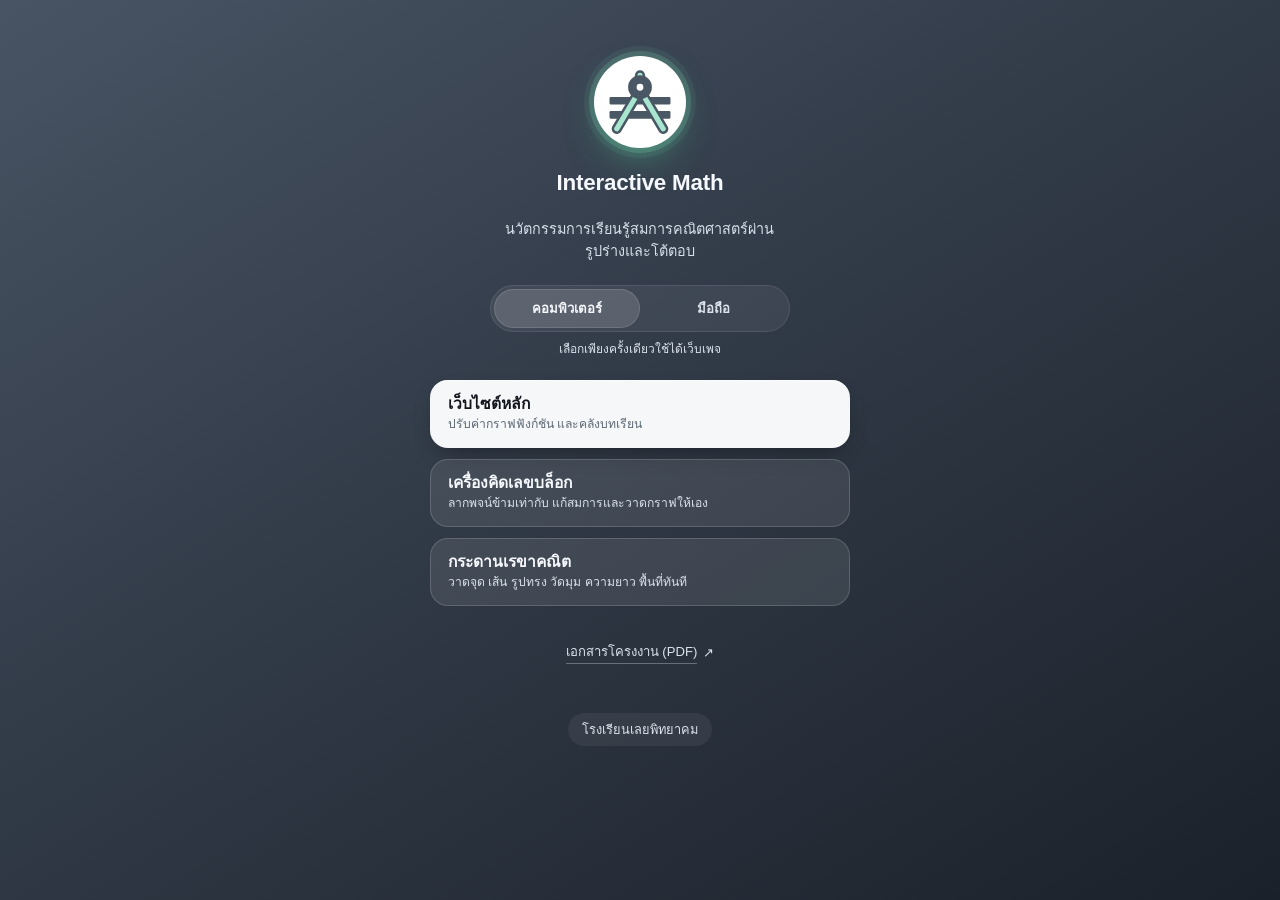
==== commit 1628391c: "Say what the project is in the author's own words The line under the title becomes นวัตกรรมการเรียนร" ====
--- a/index.html
+++ b/index.html
@@ -245,7 +245,7 @@
     </svg>
   </div>
   <h1>Interactive Math</h1>
-  <p class="bio">โครงงานคณิตศาสตร์แบบตอบโต้ — ลองใช้ดูสิ</p>
+  <p class="bio">นวัตกรรมการเรียนรู้สมการคณิตศาสตร์ผ่านรูปร่างและโต้ตอบ</p>
 
   <div class="device" role="group" aria-label="เลือกอุปกรณ์ที่ใช้">
     <button type="button" data-device="desktop">คอมพิวเตอร์</button>
